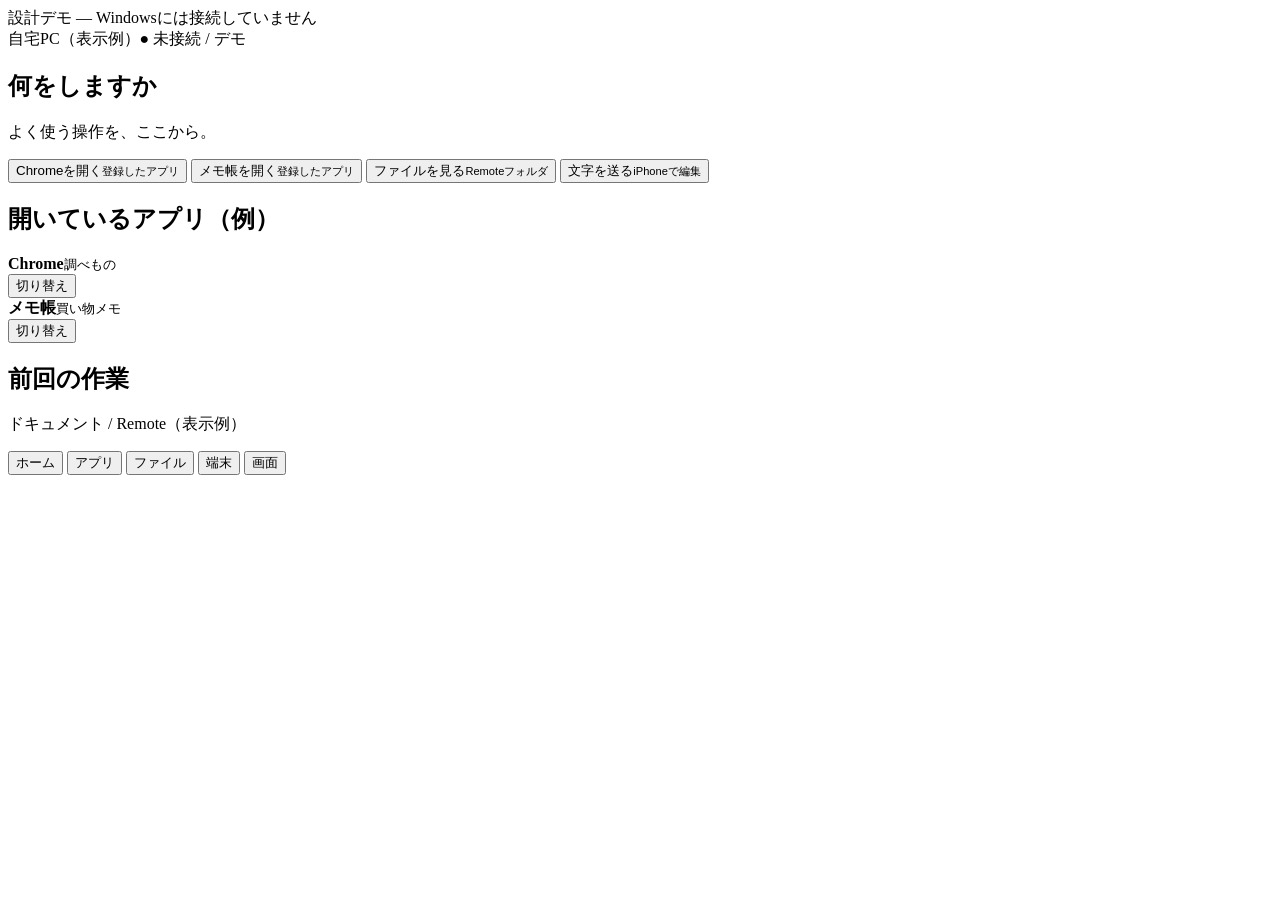
==== prototype/index.html @ 67738351 "feat: add no-network iPhone UI demo markup" ====
<!doctype html>
<html lang="ja">
<head>
  <meta charset="utf-8">
  <meta name="viewport" content="width=device-width, initial-scale=1, viewport-fit=cover">
  <meta name="theme-color" content="#075e57">
  <meta http-equiv="Content-Security-Policy" content="default-src 'none'; style-src 'self'; script-src 'self'; base-uri 'none'; form-action 'none'; connect-src 'none'; object-src 'none'; frame-ancestors 'none'">
  <title>win-remote UI デモ</title>
  <link rel="stylesheet" href="./styles.css">
  <script src="./app.js" defer></script>
</head>
<body>
  <div class="shell">
    <div class="demo-banner" role="note">設計デモ — Windowsには接続していません</div>
    <header class="topbar"><span>自宅PC（表示例）</span><span class="status">● 未接続 / デモ</span></header>
    <main id="main" tabindex="-1">
      <section class="view is-active" id="home" aria-labelledby="home-heading">
        <h1 id="home-heading">何をしますか</h1><p class="sub">よく使う操作を、ここから。</p>
        <div class="quick">
          <button type="button" class="tile" data-mock="Chromeを開く">Chromeを開く<small>登録したアプリ</small></button>
          <button type="button" class="tile" data-mock="メモ帳を開く">メモ帳を開く<small>登録したアプリ</small></button>
          <button type="button" class="tile" data-view="files">ファイルを見る<small>Remoteフォルダ</small></button>
          <button type="button" class="tile" data-view="input">文字を送る<small>iPhoneで編集</small></button>
        </div>
        <h2>開いているアプリ（例）</h2>
        <div class="item"><div><strong>Chrome</strong><small>調べもの</small></div><button data-mock="Chromeに切り替え">切り替え</button></div>
        <div class="item"><div><strong>メモ帳</strong><small>買い物メモ</small></div><button data-mock="メモ帳に切り替え">切り替え</button></div>
        <h2>前回の作業</h2><p class="sub">ドキュメント / Remote（表示例）</p>
      </section>
      <section class="view" id="apps" aria-labelledby="apps-heading" hidden>
        <h1 id="apps-heading">開いているアプリ</h1><p class="sub">ウィンドウ単位で切り替えます。</p>
        <label class="label" for="app-search">アプリを検索（デモ）</label><input id="app-search" placeholder="アプリ・ウィンドウを検索" autocomplete="off">
        <div class="app-list">
          <article class="app-card" data-app-name="chrome 調べもの"><h2>Chrome</h2><p class="sub">調べもの · 前面（表示例）</p><div class="actions"><button class="primary" data-mock="Chromeに切り替え">切り替え</button><button data-view="input">文字を送る</button></div></article>
          <article class="app-card" data-app-name="メモ帳 買い物メモ"><h2>メモ帳</h2><p class="sub">買い物メモ</p><div class="actions"><button class="primary" data-mock="メモ帳に切り替え">切り替え</button><button data-view="screen">画面で見る</button></div></article>
          <article class="app-card" data-app-name="エクスプローラー remote"><h2>エクスプローラー</h2><p class="sub">Remote</p><div class="actions"><button data-mock="Explorerに切り替え">切り替え</button><button data-view="files">ファイルを見る</button></div></article>
        </div>
      </section>
      <section class="view" id="files" aria-labelledby="files-heading" hidden>
        <h1 id="files-heading">Remote</h1><p class="sub">登録フォルダ / ドキュメント（表示例）</p>
        <label class="label" for="file-search">このフォルダ内を検索（デモ）</label><input id="file-search" placeholder="ファイル名で検索" autocomplete="off">
        <div class="file-list">
          <div class="item" data-file-name="資料"><div><strong>▣ 資料</strong><small>フォルダ</small></div><button data-mock="資料フォルダを開く">開く</button></div>
          <div class="item" data-file-name="写真"><div><strong>▣ 写真</strong><small>フォルダ</small></div><button data-mock="写真フォルダを開く">開く</button></div>
          <div class="item" data-file-name="買い物メモ.txt"><div><strong>▤ 買い物メモ.txt</strong><small>2 KB</small></div><button data-mock="ファイル操作">操作</button></div>
          <div class="item" data-file-name="design.md"><div><strong>▤ design.md</strong><small>8 KB</small></div><button data-mock="ファイル操作">操作</button></div>
        </div>
        <div class="actions top-space"><button class="primary" data-mock="iPhoneから追加">iPhoneから追加</button><button data-mock="新規作成">新規作成</button></div>
        <p class="sub">名前変更・コピー・移動・ごみ箱操作は、対象を選択して実行する予定です。</p>
      </section>
      <section class="view" id="terminal" aria-labelledby="terminal-heading" hidden>
        <h1 id="terminal-heading">PowerShell</h1><p class="sub">作業場所: Remote · 通常ユーザー（表示例）</p>
        <pre class="term" aria-label="ダミーのPowerShell出力">自由なシェルは未接続です

PS&gt; Get-ChildItem
資料
写真
買い物メモ.txt
design.md

PS&gt; ▋</pre>
        <label for="command" class="label">コマンド（実行はされません）</label><textarea rows="2" id="command" spellcheck="false" placeholder="例: Get-ChildItem"></textarea>
        <div class="keys" aria-label="補助キーの見本"><span>Esc</span><span>Tab</span><span>Ctrl</span><span>↑</span><span>↓</span><span>←</span><span>→</span></div>
        <div class="actions"><button data-mock="Ctrl+Cで中断">中断 Ctrl+C</button><button class="primary" data-mock="PowerShellコマンドを実行">実行</button></div>
      </section>
      <section class="view" id="screen" aria-labelledby="screen-heading" hidden>
        <h1 id="screen-heading">画面で確認</h1><p class="sub">画面転送は未実装 · モニター1（模式図）</p>
        <div class="desktop"><div class="window"><div class="window-title">メモ帳</div><p>変更を保存しますか？</p><div class="actions"><span>保存</span><span>保存しない</span><span>キャンセル</span></div></div></div>
        <div class="actions"><button data-mock="縮小">−</button><button data-mock="表示を合わせる">表示を合わせる</button><button data-mock="拡大">＋</button></div>
        <div class="trackpad"><strong>トラックパッド（模式図）</strong><small>1本指で移動 / 2本指でスクロール</small></div>
        <div class="actions"><button data-mock="左クリック">左クリック</button><button data-mock="右クリック">右クリック</button></div>
        <div class="actions"><button data-view="input">文字入力</button><button class="danger" data-mock="画面転送終了">画面を終了</button></div>
      </section>
      <section class="view" id="input" aria-labelledby="input-heading" hidden>
        <h1 id="input-heading">iPhoneで書く</h1>
        <div class="target"><small>送信先（表示例）</small><strong>メモ帳 — 買い物メモ</strong></div>
        <label for="draft" class="label">テキストを編集</label>
        <textarea id="draft" rows="8" placeholder="日本語で入力できます"></textarea>
        <p class="sub">文字列を送る操作とEnterを分けます。デモでは送信しません。</p>
        <div class="actions"><button data-mock="Enterを送信">Enter</button><button class="primary" id="simulate-send">文字を送る（デモ）</button></div>
        <button id="back" class="back" type="button">前の画面に戻る</button>
      </section>
    </main>
    <nav class="nav" aria-label="画面の切り替え">
      <button type="button" class="active" data-view="home" aria-current="page">ホーム</button>
      <button type="button" data-view="apps">アプリ</button>
      <button type="button" data-view="files">ファイル</button>
      <button type="button" data-view="terminal">端末</button>
      <button type="button" data-view="screen">画面</button>
    </nav>
    <div id="notice" class="notice" role="status" aria-live="polite" hidden></div>
  </div>
</body>
</html>
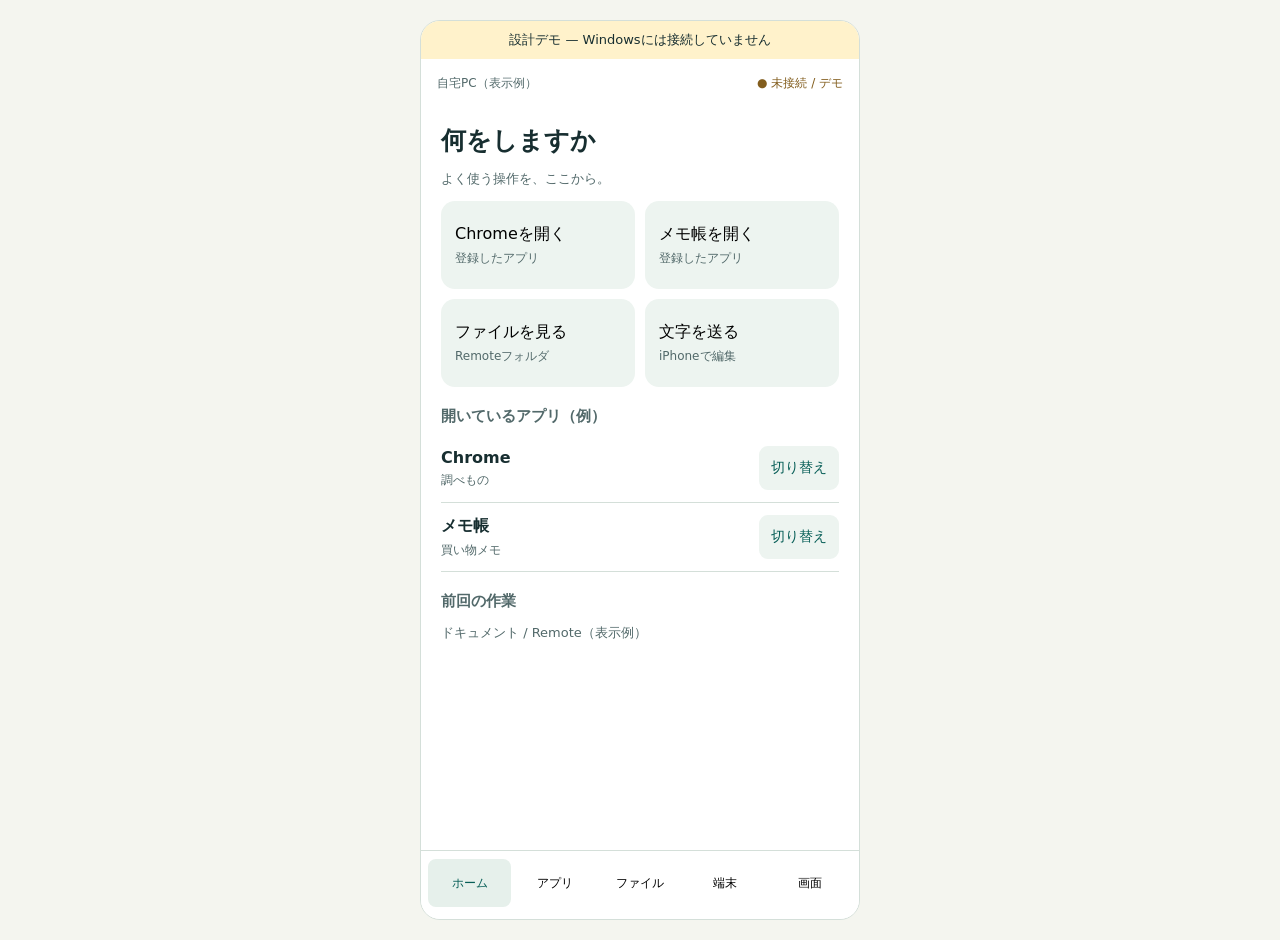
==== commit ae00808d: "feat(demo): link isolated PWA manifest and service worker" ====
--- a/prototype/index.html
+++ b/prototype/index.html
@@ -4,10 +4,14 @@
   <meta charset="utf-8">
   <meta name="viewport" content="width=device-width, initial-scale=1, viewport-fit=cover">
   <meta name="theme-color" content="#075e57">
-  <meta http-equiv="Content-Security-Policy" content="default-src 'none'; style-src 'self'; script-src 'self'; base-uri 'none'; form-action 'none'; connect-src 'none'; object-src 'none'; frame-ancestors 'none'">
+  <meta http-equiv="Content-Security-Policy" content="default-src 'none'; style-src 'self'; script-src 'self'; base-uri 'none'; form-action 'none'; connect-src 'none'; worker-src 'self'; manifest-src 'self'; img-src 'self'; object-src 'none'; frame-ancestors 'none'">
   <title>win-remote UI デモ</title>
+  <link rel="manifest" href="./manifest.webmanifest">
+  <link rel="icon" href="./icons/demo.svg" type="image/svg+xml">
+  <meta name="apple-mobile-web-app-title" content="win-remote デモ">
   <link rel="stylesheet" href="./styles.css">
   <script src="./app.js" defer></script>
+  <script src="./pwa.js" defer></script>
 </head>
 <body>
   <div class="shell">
--- a/prototype/styles.css
+++ b/prototype/styles.css
@@ -0,0 +1,2 @@
+:root{--ink:#172e30;--muted:#52696a;--accent:#075e57;--line:#d4dfd9;--soft:#edf4f0}*{box-sizing:border-box}html{font-family:system-ui,-apple-system,sans-serif;background:#f4f5ef;color:var(--ink)}body{margin:0}button,input,textarea{font:inherit}button{cursor:pointer}button:focus-visible,input:focus-visible,textarea:focus-visible{outline:3px solid orange;outline-offset:2px}.shell{max-width:440px;min-height:100dvh;margin:auto;background:white;display:flex;flex-direction:column}.demo-banner{padding:10px;text-align:center;background:#fff2cb;font-size:13px}.topbar{display:flex;justify-content:space-between;gap:8px;padding:16px;font-size:12px;color:var(--muted)}.status{color:#825d1d}main{flex:1;padding:16px 20px 24px}.view[hidden]{display:none}h1{font-size:25px;margin:0 0 10px}h2{font-size:15px;color:var(--muted);margin:20px 0 8px}.sub,.label{font-size:13px;color:var(--muted)}.quick{display:grid;grid-template-columns:1fr 1fr;gap:10px}.tile{background:var(--soft);border:0;padding:14px;border-radius:14px;text-align:left;min-height:88px}.tile small,.item small{display:block;color:var(--muted);font-size:12px;margin-top:5px}.item{display:flex;align-items:center;justify-content:space-between;gap:10px;border-bottom:1px solid var(--line);padding:12px 0}.item>div{min-width:0;overflow-wrap:anywhere}button:not(.tile):not(.nav button){min-height:44px;padding:8px 12px;border:0;border-radius:9px;background:var(--soft);color:var(--accent);font-size:14px}.actions{display:flex;gap:8px;margin:12px 0}.actions button{flex:1}.primary{background:var(--accent)!important;color:white!important}.danger{background:#faece8!important;color:#8d3522!important}.app-card{border-bottom:1px solid var(--line);padding:10px 0}.app-card h2{font-size:17px;color:var(--ink);margin:0}.app-card p{margin:4px 0}.label{display:block;margin:12px 0 6px}input,textarea{display:block;width:100%;min-height:44px;border:1px solid #b8ccc1;border-radius:10px;padding:12px;background:white}.term{background:#152c2c;color:#e0f0e9;border-radius:12px;padding:14px;min-height:200px;font:13px/1.8 monospace;white-space:pre-wrap}.keys{display:flex;gap:4px}.keys span{flex:1;text-align:center;background:var(--soft);font-size:12px;padding:9px 0}.target{padding:13px;margin:15px 0;background:var(--soft);border-left:3px solid var(--accent)}.target small{display:block}.desktop{background:#dce8e4;padding:16px;border-radius:10px}.window{background:white;border:1px solid #a9bdb2;padding:10px}.window-title{font-size:11px;border-bottom:1px solid var(--line)}.window .actions span{font-size:10px;border:1px solid var(--line);padding:3px}.trackpad{height:130px;display:grid;place-items:center;border:1px dashed #a9bdb2;background:#f2f6f2;border-radius:14px}.trackpad small{font-size:12px}.nav{position:sticky;bottom:0;display:grid;grid-template-columns:repeat(5,1fr);gap:2px;background:white;border-top:1px solid var(--line);padding:8px 7px calc(12px + env(safe-area-inset-bottom))}.nav button{min-height:48px;border:0;background:white;border-radius:8px;font-size:12px}.nav button.active{background:#e6f0eb;color:var(--accent)}.notice{position:fixed;left:50%;transform:translateX(-50%);bottom:85px;width:min(90%,420px);padding:14px;border-radius:10px;color:white;background:#172e30;font-size:14px}.back{width:100%}@media(min-width:600px){.shell{margin:20px auto;border:1px solid var(--line);border-radius:20px;overflow:hidden}}
+.item[hidden],.app-card[hidden]{display:none!important}
